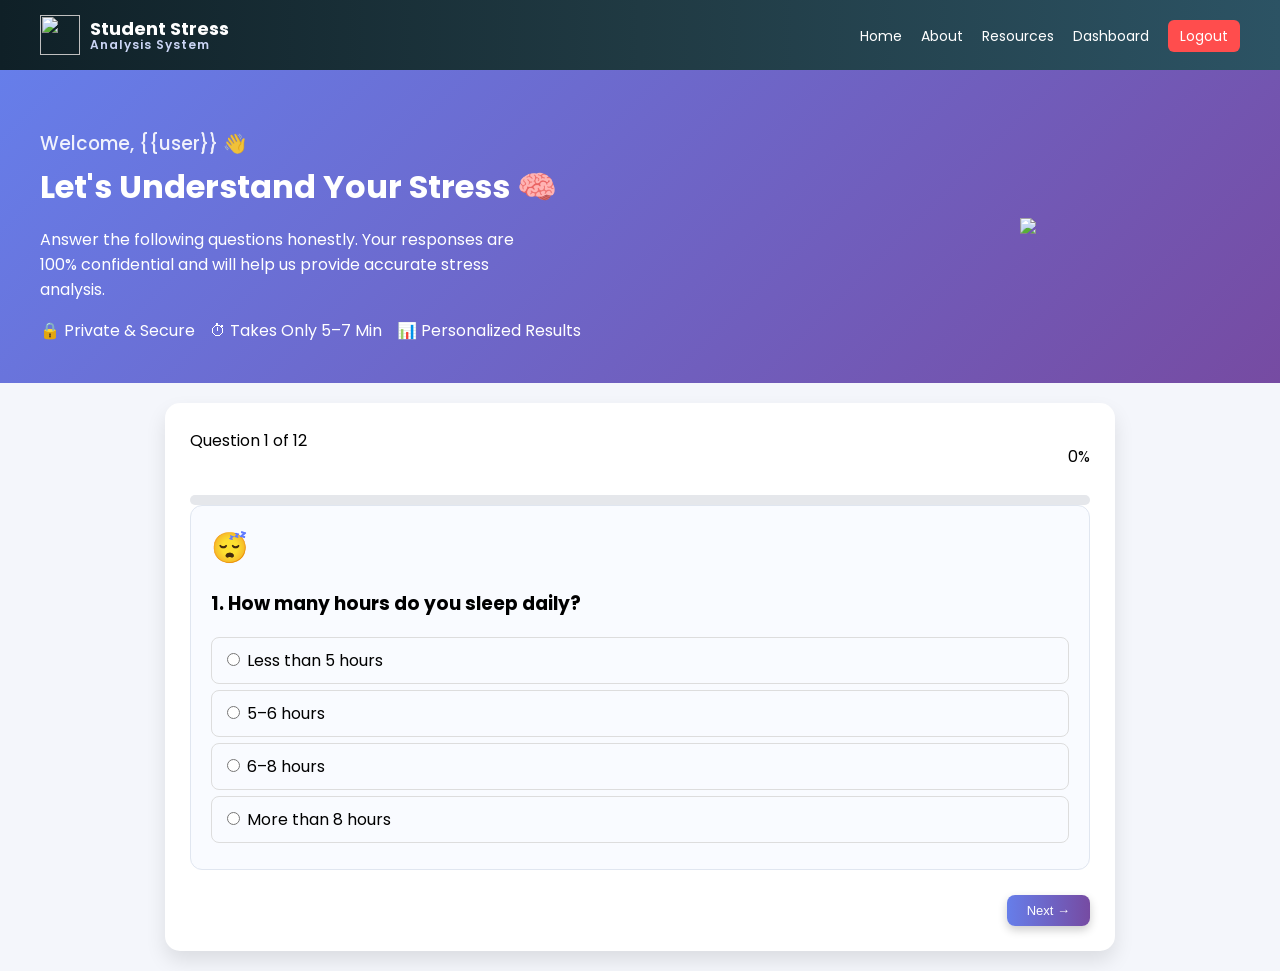
==== templates/index.html @ e939307f "Create index.html" ====
<!DOCTYPE html>
<html lang="en">
<head>
<meta charset="UTF-8">
<meta name="viewport" content="width=device-width, initial-scale=1.0">

<title>Student Stress Analysis</title>

<link href="https://fonts.googleapis.com/css2?family=Poppins:wght@300;500;600&display=swap" rel="stylesheet">

<style>

body {
    margin: 0;
    font-family: 'Poppins', sans-serif;
    background: #f4f6fb;
}

/* NAVBAR */
.navbar {
    background: linear-gradient(90deg,#0f2027,#203a43,#2c5364);
    color: white;
    padding: 15px 40px;
    display: flex;
    justify-content: space-between;
}

/* HERO */
.hero {
    background: linear-gradient(135deg,#667eea,#764ba2);
    color: white;
    padding: 40px;
}

.hero h1 { margin: 0; }
.hero p { max-width: 500px; }

/* FEATURES */
.features {
    display: flex;
    gap: 20px;
    padding: 20px 40px;
}

.feature {
    background: white;
    padding: 15px;
    border-radius: 10px;
    flex: 1;
    text-align: center;
    box-shadow: 0 5px 10px rgba(0,0,0,0.1);
}

/* CARD */
.card {
    max-width: 900px;
    margin: 20px auto;
    background: white;
    padding: 25px;
    border-radius: 15px;
    box-shadow: 0 10px 20px rgba(0,0,0,0.1);
}

/* PROGRESS */
.progress-bar {
    width: 100%;
    height: 10px;
    background: #e5e7eb;
    border-radius: 10px;
    overflow: hidden;
    margin-top: 10px;
}

.progress-fill {
    height: 100%;
    width: 0%;
    background: linear-gradient(90deg, #22c55e, #16a34a);
    transition: width 0.4s ease;
}
/* QUESTION */
.question-card {
    display: flex;
    gap: 20px;
    margin-bottom: 25px;
    padding: 20px;
    border-radius: 12px;
    background: #f9fbff;
    border: 1px solid #e0e6f0;
    transition: 0.3s;
}

.question-card:hover {
    transform: translateY(-2px);
    box-shadow: 0 6px 15px rgba(0,0,0,0.1);
}

.question-icon {
    font-size: 30px;
}

.options label {
    display: block;
    padding: 10px;
    border-radius: 8px;
    border: 1px solid #ddd;
    margin: 6px 0;
    cursor: pointer;
    transition: 0.3s;
}

.options label:hover {
    background: #eef3ff;
    border-color: #667eea;
}

.options input:checked + span {
    color: #667eea;
    font-weight: 500;
}

/* BUTTON */
.submit-btn {
    width: 100%;
    padding: 12px;
    background: #667eea;
    color: white;
    border: none;
    border-radius: 10px;
    font-size: 16px;
    cursor: pointer;
}

.question {
    display: none;
}

.question.active {
    display: block;
}

.progress {
    height: 100%;
    width: 0%;
    background: linear-gradient(90deg,#00c6ff,#0072ff);
    border-radius: 10px;
    box-shadow: 0 0 10px rgba(0,198,255,0.6);
    transition: width 0.4s ease;
}

.submit-btn {
    padding: 12px 25px;
    background: linear-gradient(90deg,#667eea,#764ba2);
    color: white;
    border-radius: 10px;
    border: none;
    font-weight: 500;
}

.next-btn {
    padding: 8px 20px;
    background: linear-gradient(90deg,#667eea,#764ba2);
    color: white;
    border: none;
    border-radius: 8px;
    font-size: 13px;
    cursor: pointer;
    box-shadow: 0 4px 10px rgba(0,0,0,0.2);
}
.next-btn:hover {
    opacity: 0.9;
}

.next-btn {
    box-shadow: 0 4px 10px rgba(0,0,0,0.2);
}

/* NAVBAR */
.navbar {
    background: linear-gradient(90deg,#0f2027,#203a43,#2c5364);
    padding: 15px 40px;
    display: flex;
    justify-content: space-between;
    align-items: center;
    color: white;
    box-shadow: 0 4px 10px rgba(0,0,0,0.2);
}

/* LOGO */
.logo {
    font-size: 18px;
    font-weight: 600;
}

/* NAV LINKS */
.nav-links a {
    color: white;
    margin-left: 15px;
    text-decoration: none;
    font-size: 14px;
}

/* LOGOUT BUTTON */
.logout-btn {
    background: #ff4d4d;
    padding: 6px 12px;
    border-radius: 6px;
}

/* HOVER */
.nav-links a:hover {
    opacity: 0.8;
}

.welcome-text {
    margin-bottom: 5px;
    font-weight: 500;
    opacity: 0.9;
}

.progress {
    transition: width 0.4s ease;
}

/* Logo container */
.logo {
    display: flex;
    align-items: center;
    gap: 10px;
}

/* Logo icon */
.logo-icon {
    width: 40px;
    height: 40px;
}

/* Text styling */
.logo-text {
    display: flex;
    flex-direction: column;
    line-height: 1.1;
}

/* Main title */
.logo-title {
    font-size: 18px;
    font-weight: 700;
    color: white;
}

/* Subtitle */
.logo-sub {
    font-size: 12px;
    color: #cbd5f5;
    letter-spacing: 1px;
}
</style>
</head>

<body>

<!-- NAVBAR -->
<div class="navbar">
    <div class="logo">
    <img src="https://cdn-icons-png.flaticon.com/512/3135/3135715.png" class="logo-icon">
    <div class="logo-text">
        <span class="logo-title">Student Stress</span>
        <span class="logo-sub">Analysis System</span>
    </div>
    </div>

    <div class="nav-links">
        <a href="/">Home</a>
        <a href="https://www.who.int/news-room/questions-and-answers/item/stress">About</a>
        <a href="https://www.un.org/sites/un2.un.org/files/2020/05/who_doing_what_matters_in_times_of_stress.pdf">Resources</a>
        <a href="/history">Dashboard</a>
        <a href="/logout" class="logout-btn">Logout</a>
    </div>
</div>
<!-- HERO -->
<div class="hero" style="display:flex; justify-content:space-between; align-items:center;">

    <div>
        <h3 class="welcome-text">Welcome, {{user}} 👋</h3>

        <h1>Let's Understand Your Stress 🧠</h1>

        <p>
        Answer the following questions honestly.
        Your responses are 100% confidential and
        will help us provide accurate stress analysis.
        </p>

        <div style="display:flex; gap:15px; margin-top:15px;">
            <span>🔒 Private & Secure</span>
            <span>⏱ Takes Only 5–7 Min</span>
            <span>📊 Personalized Results</span>
        </div>
    </div>

    <!-- RIGHT SIDE IMAGE -->
    <img src="https://map.samvednacare.com/mental-health-self-assessment/images/mental-health-self-assessment/banner-image.png"
         style="width:220px;">
</div>
    


<!-- FORM -->
<div class="card">
    
<div style="display:flex; justify-content:space-between; margin-bottom:10px;">
    <span id="qNumber">Question 1 of 12</span>
    <p id="progressText">0%</p>
</div>


<div class="progress-bar">
    <div id="progressFill" class="progress-fill"></div>
</div>



<form method="POST" action="/predict" id="form">

<!-- Q1 -->
<div class="question-card question active">
<div class="question-icon">😴</div>
<div>
<h3>1. How many hours do you sleep daily?</h3>
<div class="options">
<label><input type="radio" name="sleep" value="3" onchange="updateProgress()"> <span>Less than 5 hours</span></label>
<label><input type="radio" name="sleep" value="2" onchange="updateProgress()"> <span>5–6 hours</span></label>
<label><input type="radio" name="sleep" value="0" onchange="updateProgress()"> <span>6–8 hours</span></label>
<label><input type="radio" name="sleep" value="1" onchange="updateProgress()"> <span>More than 8 hours</span></label>
</div>
</div>
</div>

<!-- Q2 -->
<div class="question-card question">
<div class="question-icon">📚</div>
<div>
<h3>2. How many hours do you study per day?</h3>
<div class="options">
<label><input type="radio" name="study" value="0" onchange="updateProgress()"> <span>Less than 2 hours</span></label>
<label><input type="radio" name="study" value="1" onchange="updateProgress()"> <span>2–4 hours</span></label>
<label><input type="radio" name="study" value="2" onchange="updateProgress()"> <span>4–6 hours</span></label>
<label><input type="radio" name="study" value="3" onchange="updateProgress()"> <span>More than 6 hours</span></label>
</div>
</div>
</div>

<!-- Q3 -->
<div class="question-card question">
<div class="question-icon">😟</div>
<div>
<h3>3. How would you describe your stress level during exams?</h3>
<div class="options">
<label><input type="radio" name="exam" value="0" onchange="updateProgress()"> <span>Very Low</span></label>
<label><input type="radio" name="exam" value="1" onchange="updateProgress()"> <span>Moderate</span></label>
<label><input type="radio" name="exam" value="2" onchange="updateProgress()"> <span>High</span></label>
<label><input type="radio" name="exam" value="3" onchange="updateProgress()"> <span>Very High</span></label>
</div>
</div>
</div>

<!-- Q4 -->
<div class="question-card question">
<div class="question-icon">📝</div>
<div>
<h3>4. How often do you feel overwhelmed with your academic workload?</h3>
<div class="options">
<label><input type="radio" name="workload" value="0" onchange="updateProgress()"> <span>Rarely</span></label>
<label><input type="radio" name="workload" value="1" onchange="updateProgress()"> <span>Sometimes</span></label>
<label><input type="radio" name="workload" value="2" onchange="updateProgress()"> <span>Often</span></label>
<label><input type="radio" name="workload" value="3" onchange="updateProgress()"> <span>Always</span></label>
</div>
</div>
</div>

<!-- Q5 -->
<div class="question-card question">
<div class="question-icon">🎯</div>
<div>
<h3>5. How often do you find it difficult to concentrate on studies?</h3>
<div class="options">
<label><input type="radio" name="concentration" value="0" onchange="updateProgress()"> <span>Rarely</span></label>
<label><input type="radio" name="concentration" value="1" onchange="updateProgress()"> <span>Sometimes</span></label>
<label><input type="radio" name="concentration" value="2" onchange="updateProgress()"> <span>Often</span></label>
<label><input type="radio" name="concentration" value="3" onchange="updateProgress()"> <span>Always</span></label>
</div>
</div>
</div>

<!-- Q6 -->
<div class="question-card question">
<div class="question-icon">📱</div>
<div>
<h3>6. How many hours do you spend on mobile or social media daily?</h3>
<div class="options">
<label><input type="radio" name="screen" value="0" onchange="updateProgress()"> <span>Less than 2 hours</span></label>
<label><input type="radio" name="screen" value="1" onchange="updateProgress()"> <span>2–4 hours</span></label>
<label><input type="radio" name="screen" value="2" onchange="updateProgress()"> <span>4–6 hours</span></label>
<label><input type="radio" name="screen" value="3" onchange="updateProgress()"> <span>More than 6 hours</span></label>
</div>
</div>
</div>

<!-- Q7 -->
<div class="question-card question">
<div class="question-icon">🏃</div>
<div>
<h3>7. How often do you engage in physical exercise or outdoor activities?</h3>
<div class="options">
<label><input type="radio" name="physical" value="0" onchange="updateProgress()"> <span>Daily</span></label>
<label><input type="radio" name="physical" value="1" onchange="updateProgress()"> <span>Sometimes</span></label>
<label><input type="radio" name="physical" value="2" onchange="updateProgress()"> <span>Rarely</span></label>
<label><input type="radio" name="physical" value="3" onchange="updateProgress()"> <span>Never</span></label>
</div>
</div>
</div>

<!-- Q8 -->
<div class="question-card question">
<div class="question-icon">🌙</div>
<div>
<h3>8. How would you rate your sleep quality?</h3>
<div class="options">
<label><input type="radio" name="sleep_quality" value="0" onchange="updateProgress()"> <span>Good</span></label>
<label><input type="radio" name="sleep_quality" value="1" onchange="updateProgress()"> <span>Average</span></label>
<label><input type="radio" name="sleep_quality" value="2" onchange="updateProgress()"> <span>Poor</span></label>
</div>
</div>
</div>

<!-- Q9 -->
<div class="question-card question">
<div class="question-icon">😰</div>
<div>
<h3>9. How often do you feel anxious or worried?</h3>
<div class="options">
<label><input type="radio" name="emotional" value="0" onchange="updateProgress()"> <span>Rarely</span></label>
<label><input type="radio" name="emotional" value="1" onchange="updateProgress()"> <span>Sometimes</span></label>
<label><input type="radio" name="emotional" value="2" onchange="updateProgress()"> <span>Often</span></label>
<label><input type="radio" name="emotional" value="3" onchange="updateProgress()"> <span>Always</span></label>
</div>
</div>
</div>

<!-- Q10 -->
<div class="question-card question">
<div class="question-icon">⏰</div>
<div>
<h3>10. Do you follow a regular daily routine?</h3>
<div class="options">
<label><input type="radio" name="routine" value="0" onchange="updateProgress()"> <span>Yes</span></label>
<label><input type="radio" name="routine" value="2" onchange="updateProgress()"> <span>No</span></label>
<label><input type="radio" name="routine" value="1" onchange="updateProgress()"> <span>Sometimes</span></label>
</div>
</div>
</div>

<!-- Q11 -->
<div class="question-card question">
<div class="question-icon">☕</div>
<div>
<h3>11. How often do you take breaks while studying?</h3>
<div class="options">
<label><input type="radio" name="breaks" value="0" onchange="updateProgress()"> <span>Regularly</span></label>
<label><input type="radio" name="breaks" value="1" onchange="updateProgress()"> <span>Sometimes</span></label>
<label><input type="radio" name="breaks" value="2" onchange="updateProgress()"> <span>Rarely</span></label>
</div>
</div>
</div>

<!-- Q12 -->
<div class="question-card question">
<div class="question-icon">🤝</div>
<div>
<h3>12. Do you have someone to talk to when you feel stressed?</h3>
<div class="options">
<label><input type="radio" name="support" value="0" onchange="updateProgress()"> <span>Yes</span></label>
<label><input type="radio" name="support" value="2" onchange="updateProgress()"> <span>No</span></label>
<label><input type="radio" name="support" value="1" onchange="updateProgress()"> <span>Sometimes</span></label>
</div>
</div>
</div>

<div style="display:flex; justify-content:flex-end; margin-top:20px;">
    <button type="button" id="nextBtn" class="next-btn" onclick="nextQuestion()">
        Next →
    </button>
</div>


</form>

</div>

<script>



let current = 0;
let questions = document.querySelectorAll(".question");

function nextQuestion() {

    let inputs = questions[current].querySelectorAll("input");
    let answered = false;

    inputs.forEach(i => {
        if(i.checked) answered = true;
    });

    if(!answered){
        alert("Please select an option");
        return;
    }

    questions[current].classList.remove("active");
    current++;

    if(current < questions.length){

        questions[current].classList.add("active");

        

        document.getElementById("qNumber").innerText =
            "Question " + (current+1) + " of 12";

        

        // 🔥 CHANGE BUTTON TEXT ON LAST QUESTION
        if(current === questions.length - 1){
            document.getElementById("nextBtn").innerText = "Analyze Stress Levels →";
        }

    } else {
        document.getElementById("form").submit();
    }
}


function updateProgress() {

    let answered = document.querySelectorAll("input[type='radio']:checked").length;

    let percent = (answered / 12) * 100;

    // ✅ Update BAR
    document.getElementById("progressFill").style.width = percent + "%";

    // ✅ Update TEXT
    document.getElementById("progressText").innerText = Math.round(percent) + "%";
}



</script>

</body>
</html>
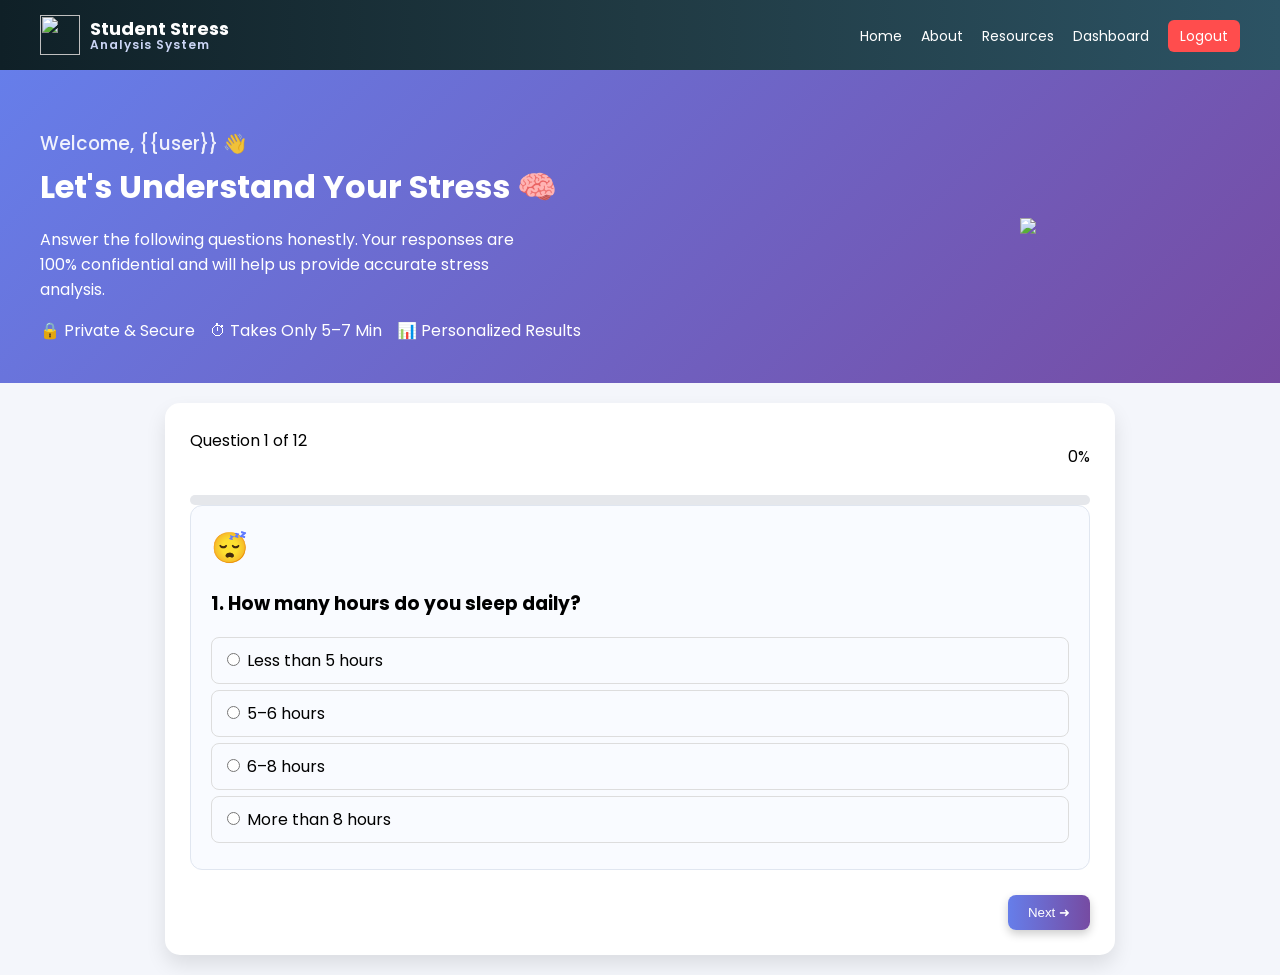
==== commit 7942723f: "Update index.html" ====
--- a/templates/index.html
+++ b/templates/index.html
@@ -157,17 +157,18 @@
 }
 
 .next-btn {
-    padding: 8px 20px;
-    background: linear-gradient(90deg,#667eea,#764ba2);
-    color: white;
+    background: linear-gradient(90deg, #667eea, #764ba2);
+    color: white;
+    padding: 10px 20px;
     border: none;
     border-radius: 8px;
-    font-size: 13px;
     cursor: pointer;
-    box-shadow: 0 4px 10px rgba(0,0,0,0.2);
-}
+    float: right;
+    transition: 0.3s;
+}
+
 .next-btn:hover {
-    opacity: 0.9;
+    transform: scale(1.05);
 }
 
 .next-btn {
@@ -253,6 +254,11 @@
     font-size: 12px;
     color: #cbd5f5;
     letter-spacing: 1px;
+}
+
+#submitBtn {
+    background: #22c55e;
+    color: white;
 }
 </style>
 </head>
@@ -487,9 +493,8 @@
 </div>
 
 <div style="display:flex; justify-content:flex-end; margin-top:20px;">
-    <button type="button" id="nextBtn" class="next-btn" onclick="nextQuestion()">
-        Next →
-    </button>
+    <button type="button" id="nextBtn" class="next-btn" onclick="nextQuestion()">Next ➜</button>
+    <button type="button" id="submitBtn" class="next-btn" style="display:none;" onclick="submitForm()">Analze Stress Levels</button>
 </div>
 
 
@@ -518,30 +523,39 @@
         return;
     }
 
+    // Remove current
     questions[current].classList.remove("active");
+
     current++;
 
+    // ✅ If still questions left
     if(current < questions.length){
 
         questions[current].classList.add("active");
-
-        
 
         document.getElementById("qNumber").innerText =
             "Question " + (current+1) + " of 12";
 
-        
-
-        // 🔥 CHANGE BUTTON TEXT ON LAST QUESTION
+        // 🔥 If next is LAST question
         if(current === questions.length - 1){
-            document.getElementById("nextBtn").innerText = "Analyze Stress Levels →";
+            document.getElementById("nextBtn").innerText = "Next →";
         }
 
-    } else {
-        document.getElementById("form").submit();
+    } 
+    else {
+        // 🔥 LAST QUESTION COMPLETED
+
+        // Hide Next button
+        document.getElementById("nextBtn").style.display = "none";
+
+        // Show Submit button
+        document.getElementById("submitBtn").style.display = "inline-block";
     }
 }
 
+function submitForm(){
+    document.getElementById("form").submit();
+}
 
 function updateProgress() {
 
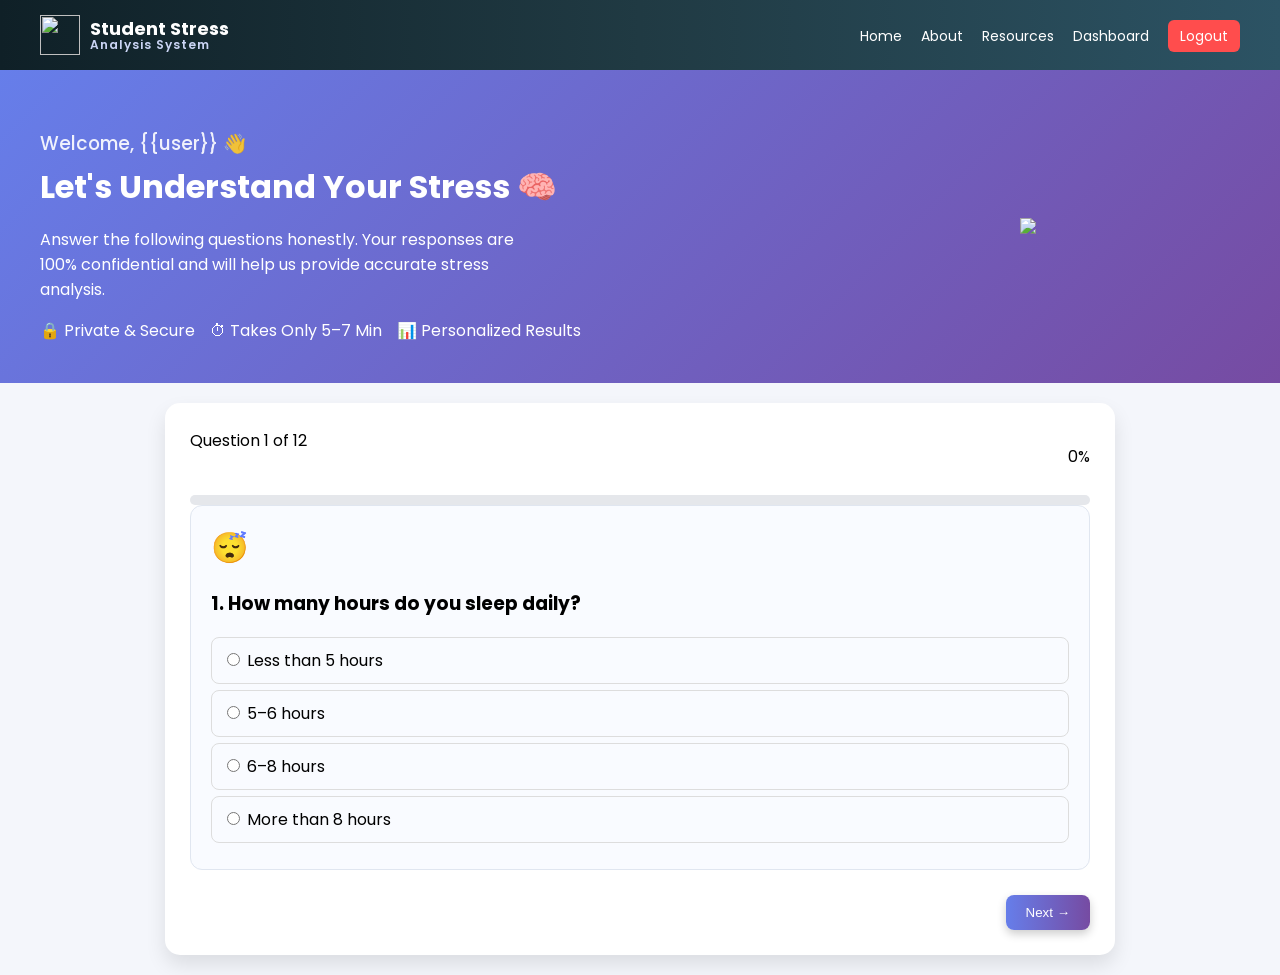
==== commit 3e178c03: "Update index.html" ====
--- a/templates/index.html
+++ b/templates/index.html
@@ -260,6 +260,40 @@
     background: #22c55e;
     color: white;
 }
+#prevBtn {
+    background: #e5e7eb;
+    color: #333;
+}
+
+.prev-btn {
+    background: #e5e7eb;
+    color: #333;
+    padding: 10px 20px;
+    border: none;
+    border-radius: 8px;
+    cursor: pointer;
+    transition: 0.3s;
+}
+
+.prev-btn:hover {
+    background: #d1d5db;
+    transform: scale(1.05);
+}
+
+#btnContainer {
+    display: flex;
+    justify-content: space-between;
+    margin-top: 20px;
+}
+
+/* When only Next button → push right */
+#btnContainer.single {
+    justify-content: flex-end;
+}
+
+#nextBtn {
+    margin-left: auto;
+}
 </style>
 </head>
 
@@ -492,9 +526,23 @@
 </div>
 </div>
 
-<div style="display:flex; justify-content:flex-end; margin-top:20px;">
-    <button type="button" id="nextBtn" class="next-btn" onclick="nextQuestion()">Next ➜</button>
-    <button type="button" id="submitBtn" class="next-btn" style="display:none;" onclick="submitForm()">Analze Stress Levels</button>
+<div id="btnContainer">
+
+    <!-- Previous -->
+    <button type="button" id="prevBtn" class="prev-btn" onclick="prevQuestion()" style="display:none;">
+        ← Previous
+    </button>
+
+    <!-- Next -->
+    <button type="button" id="nextBtn" class="next-btn" onclick="nextQuestion()">
+        Next →
+    </button>
+
+    <!-- Submit -->
+    <button type="button" id="submitBtn" class="next-btn" style="display:none;" onclick="submitForm()">
+        Analyze Stress Levels →
+    </button>
+
 </div>
 
 
@@ -523,34 +571,54 @@
         return;
     }
 
-    // Remove current
+    // 🔥 IF LAST QUESTION (Q12)
+    if(current === questions.length - 1){
+
+        // ❌ Hide Q12
+        questions[current].classList.remove("active");
+
+        // ❌ Hide Next button
+        document.getElementById("nextBtn").style.display = "none";
+
+        // ✅ Show Analyze button
+        document.getElementById("submitBtn").style.display = "inline-block";
+
+        // 👉 Optional: change question text
+        document.getElementById("qNumber").innerText = "Ready to Analyze 🎯";
+
+        return;
+    }
+
+    // NORMAL FLOW
     questions[current].classList.remove("active");
-
     current++;
 
-    // ✅ If still questions left
-    if(current < questions.length){
-
+    questions[current].classList.add("active");
+
+    document.getElementById("qNumber").innerText =
+        "Question " + (current+1) + " of 12";
+
+    updateButtons();
+}
+
+function prevQuestion() {
+
+    // If we are in analyze screen
+    if(!questions[current].classList.contains("active")){
         questions[current].classList.add("active");
-
-        document.getElementById("qNumber").innerText =
-            "Question " + (current+1) + " of 12";
-
-        // 🔥 If next is LAST question
-        if(current === questions.length - 1){
-            document.getElementById("nextBtn").innerText = "Next →";
-        }
-
-    } 
-    else {
-        // 🔥 LAST QUESTION COMPLETED
-
-        // Hide Next button
-        document.getElementById("nextBtn").style.display = "none";
-
-        // Show Submit button
-        document.getElementById("submitBtn").style.display = "inline-block";
+    } else {
+        questions[current].classList.remove("active");
+        current--;
+        questions[current].classList.add("active");
     }
+
+    document.getElementById("qNumber").innerText =
+        "Question " + (current+1) + " of 12";
+
+    document.getElementById("submitBtn").style.display = "none";
+    document.getElementById("nextBtn").style.display = "inline-block";
+
+    updateButtons();
 }
 
 function submitForm(){
@@ -570,8 +638,23 @@
     document.getElementById("progressText").innerText = Math.round(percent) + "%";
 }
 
-
-
+function updateButtons(){
+
+    let prevBtn = document.getElementById("prevBtn");
+    let nextBtn = document.getElementById("nextBtn");
+    let submitBtn = document.getElementById("submitBtn");
+
+    // Previous button
+    if(current === 0){
+        prevBtn.style.display = "none";
+    } else {
+        prevBtn.style.display = "inline-block";
+    }
+
+    // Always reset buttons while navigating
+    nextBtn.style.display = "inline-block";
+    submitBtn.style.display = "none";
+}
 </script>
 
 </body>
